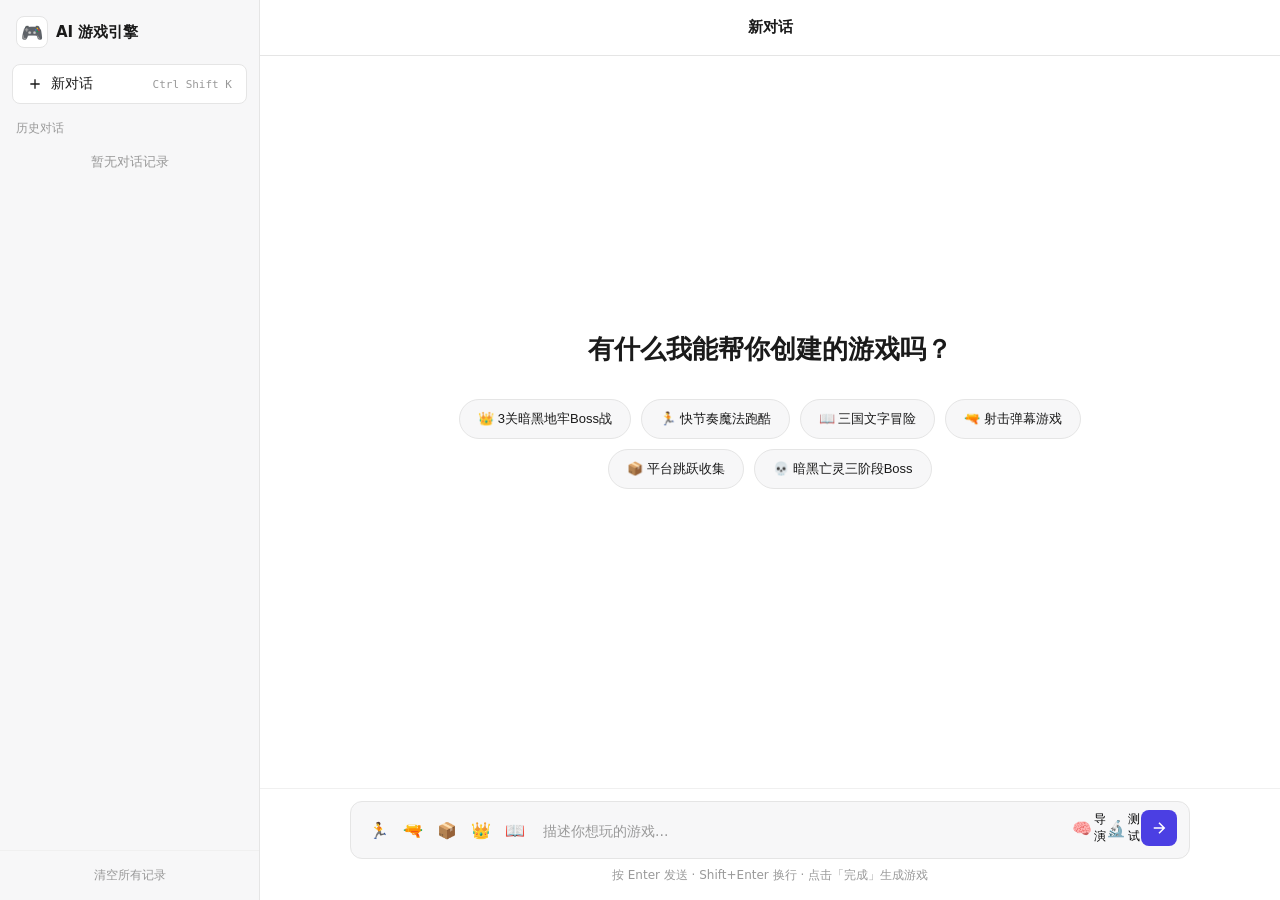
==== AI-ENGINE启动.html @ 65afef28 "Add files via upload" ====
<!DOCTYPE html>
<html lang="zh">
<head>
<meta charset="UTF-8">
<meta name="viewport" content="width=device-width,initial-scale=1.0">
<meta http-equiv="Cache-Control" content="no-cache, no-store, must-revalidate">
<meta http-equiv="Pragma" content="no-cache">
<meta http-equiv="Expires" content="0">
<title>AI-ENGINE 启动</title>
<link rel="stylesheet" href="styles.css">
</head>
<body>

<!-- ============ 侧边栏 ============ -->
<aside id="sidebar">
  <div class="sidebar-header">
    <div class="brand">
      <div class="brand-icon">🎮</div>
      <span class="brand-name">AI 游戏引擎</span>
    </div>
  </div>
  <button class="btn-new-chat" id="btnNewChat" title="Ctrl Shift K">
    <svg width="16" height="16" viewBox="0 0 24 24" fill="none" stroke="currentColor" stroke-width="2"><path d="M12 5v14M5 12h14"/></svg>
    <span>新对话</span>
    <kbd>Ctrl Shift K</kbd>
  </button>
  <div class="sidebar-section">
    <div class="sidebar-label">历史对话</div>
    <div class="history-list" id="historyList">
      <div class="history-empty">暂无对话记录</div>
    </div>
  </div>
  <div class="sidebar-footer">
    <button class="sidebar-footer-btn" id="btnClearAll">清空所有记录</button>
  </div>
</aside>

<!-- ============ 主区域 ============ -->
<main id="main">
  <header class="topbar">
    <div class="topbar-title">
      <span id="convTitle">新对话</span>
    </div>
  </header>

  <!-- 聊天区域 -->
  <div class="chat-area" id="chatArea">
    <!-- 空状态：欢迎页 -->
    <div class="welcome" id="welcomePage">
      <h1 class="hero-text">有什么我能帮你创建的游戏吗？</h1>
      <div class="suggestion-chips">
        <button class="chip" data-prompt="生成一个3关暗黑地牢亡灵Boss">👑 3关暗黑地牢Boss战</button>
        <button class="chip" data-prompt="制作一个快节奏魔法跑酷游戏">🏃 快节奏魔法跑酷</button>
        <button class="chip" data-prompt="三国文字冒险">📖 三国文字冒险</button>
        <button class="chip" data-prompt="制作一个射击弹幕游戏">🔫 射击弹幕游戏</button>
        <button class="chip" data-prompt="生成一个平台跳跃收集游戏">📦 平台跳跃收集</button>
        <button class="chip" data-prompt="生成一个暗黑亡灵地牢，Boss有三阶段，玩家可用火球和护盾">💀 暗黑亡灵三阶段Boss</button>
      </div>
    </div>
    <!-- 消息列表动态插入 -->
    <div class="messages" id="messages"></div>
  </div>

  <!-- 底部输入区 -->
  <div class="input-bar">
    <div class="input-container">
      <div class="input-tools-left">
        <button class="tool-btn" title="跑酷" data-preset="runner">🏃</button>
        <button class="tool-btn" title="射击" data-preset="shooter">🔫</button>
        <button class="tool-btn" title="平台" data-preset="platform">📦</button>
        <button class="tool-btn" title="地牢" data-preset="dungeon">👑</button>
        <button class="tool-btn" title="文字冒险" data-preset="story">📖</button>
      </div>
      <textarea id="prompt" class="chat-input" placeholder="描述你想玩的游戏..." rows="1"></textarea>
      <div class="input-tools-right">
        <button class="tool-btn tool-director" id="btnDirector" title="AI导演：自动分析→生成→测试→优化">
          🧠 <span class="tool-label">导演</span>
        </button>
        <button class="tool-btn tool-test" id="btnGenTest" title="生成+测试：3轮自动优化">
          🔬 <span class="tool-label">测试</span>
        </button>
        <button class="btn-submit" id="btnSubmit" title="生成游戏并在新标签页打开">
          <svg width="18" height="18" viewBox="0 0 24 24" fill="none" stroke="currentColor" stroke-width="2"><path d="M5 12h14M12 5l7 7-7 7"/></svg>
        </button>
      </div>
    </div>
    <div class="input-hint" id="inputHint">按 Enter 发送 · Shift+Enter 换行 · 点击「完成」生成游戏</div>
  </div>

  <!-- 隐藏的游戏画布（供导演/测试模式使用） -->
  <canvas id="game" width="800" height="400" style="display:none"></canvas>
  <div id="chargeBar" style="display:none"><div id="chargeFill"></div></div>
</main>

<!-- ============ 脚本 ============ -->
<script src="core/dsl/Config.js"></script>
<script src="core/engine/GameStandard.js"></script>
<script src="core/engine/GameState.js"></script>
<script src="core/runtime/helpers.js"></script>
<script src="core/runtime/Collision.js"></script>
<script src="core/runtime/Enemy.js"></script>
<script src="core/runtime/Powerup.js"></script>
<script src="core/runtime/Particle.js"></script>
<script src="core/runtime/Player.js"></script>
<script src="core/runtime/Physics.js"></script>
<script src="core/runtime/Spawner.js"></script>
<script src="core/runtime/Input.js"></script>
<script src="core/runtime/Renderer.js"></script>
<script src="core/dsl/Rules.js"></script>
<script src="core/dsl/PhaseManager.js"></script>
<script src="core/dsl/SkillEngine.js"></script>
<script src="core/dsl/LevelManager.js"></script>
<script src="core/dsl/MapSystem.js"></script>
<script src="core/dsl/AssetSystem.js"></script>
<script src="core/dsl/BossSystem.js"></script>
<script src="core/dsl/SkillSystem.js?v=4"></script>
<script src="core/dsl/DSLBinder.js?v=6"></script>
<script src="core/dsl/PluginSelector.js"></script>
<script src="ai/tester/PlayTestSystem.js"></script>
<script src="ai/tester/BugDetector.js"></script>
<script src="ai/tester/agent.js"></script>
<script src="ai/tester/observer.js"></script>
<script src="ai/tester/anomaly.js"></script>
<script src="ai/tester/debugger.js"></script>
<script src="ai/tester/fixer.js"></script>
<script src="ai/tester/trainer.js"></script>
<script src="plugins/runner/RunnerPlugin.js"></script>
<script src="plugins/shooter/ShooterPlugin.js"></script>
<script src="plugins/rpg/PlatformPlugin.js"></script>
<script src="plugins/rpg/DungeonPlugin.js?v=2"></script>
<script src="ai/generator/AIGenerator.js"></script>
<script src="ai/director/GameDirector.js"></script>
<script src="core/engine/Engine.js"></script>
<script src="plugins/story/StoryPlugin.js?v=14"></script>
<script src="main.js"></script>
</body>
</html>
---- styles.css ----
/* ═══════════════════════════════════════
   AI 游戏引擎 — AI 网页统一风格聊天 UI
   ═══════════════════════════════════════ */

*{margin:0;padding:0;box-sizing:border-box}
html,body{height:100%}

:root{
  --bg:#ffffff;
  --sidebar-bg:#f7f7f8;
  --chat-bg:#ffffff;
  --input-bg:#f7f7f8;
  --border:#e5e5e5;
  --border-light:#f0f0f0;
  --text:#1a1a1a;
  --text-muted:#666;
  --text-light:#999;
  --accent:#4b3fe3;
  --accent-soft:#f2f7ff;
  --radius:12px;
  --radius-sm:8px;
  --radius-pill:999px;
  --sidebar-w:260px;
  --topbar-h:56px;
}

body{
  font-family:"PingFang SC","Microsoft YaHei",system-ui,-apple-system,"Segoe UI",Roboto,sans-serif;
  background:var(--bg);
  color:var(--text);
  display:flex;
  height:100vh;
  overflow:hidden;
  font-size:14px;
}

/* ════ 侧边栏 ════ */
#sidebar{
  width:var(--sidebar-w);
  min-width:var(--sidebar-w);
  background:var(--sidebar-bg);
  border-right:1px solid var(--border);
  display:flex;
  flex-direction:column;
  height:100vh;
}

.sidebar-header{
  padding:16px 16px 8px;
}
.brand{display:flex;align-items:center;gap:8px}
.brand-icon{
  width:32px;height:32px;
  display:flex;align-items:center;justify-content:center;
  font-size:18px;
  background:var(--bg);border-radius:var(--radius-sm);
  border:1px solid var(--border);
}
.brand-name{font-size:15px;font-weight:600;color:var(--text)}

.btn-new-chat{
  margin:8px 12px;
  padding:10px 14px;
  border:1px solid var(--border);
  background:var(--bg);
  border-radius:var(--radius-sm);
  display:flex;align-items:center;gap:8px;
  cursor:pointer;font-size:14px;color:var(--text);
  transition:all .15s;
  width:calc(100% - 24px);
}
.btn-new-chat:hover{border-color:var(--accent);color:var(--accent)}
.btn-new-chat svg{flex-shrink:0}
.btn-new-chat span{flex:1;text-align:left}
.btn-new-chat kbd{
  font-size:11px;color:var(--text-light);
  background:transparent;border:none;
}

.sidebar-section{flex:1;overflow-y:auto;padding:0 8px}
.sidebar-label{
  font-size:12px;color:var(--text-light);
  padding:8px 8px 4px;
}

.history-list{display:flex;flex-direction:column;gap:2px}
.history-item{
  padding:10px 12px;
  border-radius:var(--radius-sm);
  cursor:pointer;
  font-size:13px;color:var(--text-muted);
  white-space:nowrap;overflow:hidden;text-overflow:ellipsis;
  transition:all .15s;
  display:flex;align-items:center;gap:8px;
  position:relative;
}
.history-item:hover{background:var(--border-light);color:var(--text)}
.history-item.active{background:var(--accent-soft);color:var(--accent)}
.history-item .h-icon{flex-shrink:0;font-size:14px}
.history-item .h-text{flex:1;overflow:hidden;text-overflow:ellipsis}
.history-item .h-del{
  display:none;width:20px;height:20px;
  align-items:center;justify-content:center;
  border-radius:4px;font-size:14px;color:var(--text-light);
}
.history-item:hover .h-del{display:flex}
.history-item .h-del:hover{background:var(--border);color:var(--text)}
.history-empty{
  padding:12px 8px;font-size:13px;color:var(--text-light);text-align:center;
}

.sidebar-footer{padding:8px 12px;border-top:1px solid var(--border-light)}
.sidebar-footer-btn{
  width:100%;padding:8px;border:none;
  background:transparent;border-radius:var(--radius-sm);
  font-size:12px;color:var(--text-light);cursor:pointer;
}
.sidebar-footer-btn:hover{background:var(--border-light);color:var(--text)}

/* ════ 主区域 ════ */
#main{
  flex:1;display:flex;flex-direction:column;
  height:100vh;min-width:0;
}

.topbar{
  height:var(--topbar-h);min-height:var(--topbar-h);
  border-bottom:1px solid var(--border);
  display:flex;align-items:center;justify-content:center;
  padding:0 24px;
}
.topbar-title{font-size:15px;font-weight:600}

.chat-area{
  flex:1;overflow-y:auto;
  display:flex;flex-direction:column;
}

/* 欢迎页 */
.welcome{
  flex:1;display:flex;flex-direction:column;
  align-items:center;justify-content:center;
  padding:40px 24px;gap:32px;
}
.hero-text{
  font-size:26px;font-weight:700;color:var(--text);
  text-align:center;
}
.suggestion-chips{
  display:flex;flex-wrap:wrap;gap:10px;
  justify-content:center;max-width:680px;
}
.chip{
  padding:10px 18px;
  background:var(--input-bg);
  border:1px solid var(--border);
  border-radius:var(--radius-pill);
  font-size:13px;color:var(--text);
  cursor:pointer;transition:all .15s;
  white-space:nowrap;
}
.chip:hover{
  background:var(--accent-soft);border-color:var(--accent);
  color:var(--accent);
}

/* 聊天消息 */
.messages{max-width:840px;margin:0 auto;width:100%;padding:0 24px 24px}

.msg{
  display:flex;gap:12px;margin-bottom:24px;
}
.msg-avatar{
  width:36px;height:36px;min-width:36px;
  border-radius:var(--radius-sm);
  display:flex;align-items:center;justify-content:center;
  font-size:18px;flex-shrink:0;
}
.msg-user .msg-avatar{background:#e8eaff}
.msg-ai .msg-avatar{background:var(--accent);color:#fff;font-size:16px}
.msg-body{
  flex:1;min-width:0;
  padding-top:4px;
}
.msg-role{
  font-size:13px;font-weight:600;color:var(--text);
  margin-bottom:4px;
}
.msg-text{
  font-size:14px;line-height:1.7;color:var(--text);
  word-break:break-word;
}
.msg-status{
  font-size:12px;color:var(--text-light);
  margin-top:4px;
}
.msg-error{color:#e8463a}
.msg-success{color:#1dc981}

/* 游戏卡片 */
.game-card{
  border:1px solid var(--border);
  border-radius:var(--radius);
  padding:16px;margin-top:8px;
  background:var(--input-bg);
}
.game-card-title{
  font-size:14px;font-weight:600;margin-bottom:8px;
  display:flex;align-items:center;gap:8px;
}
.game-card-info{
  font-size:13px;color:var(--text-muted);
  line-height:1.6;
}
.game-card-info span{margin-right:12px}
.game-card-btn{
  margin-top:12px;padding:8px 16px;
  background:var(--accent);color:#fff;
  border:none;border-radius:var(--radius-sm);
  font-size:13px;font-weight:500;cursor:pointer;
  transition:all .15s;display:inline-flex;align-items:center;gap:6px;
  text-decoration:none;display:inline-block;
}
.game-card-btn:hover{opacity:.85;color:#fff}

/* 加载动画 */
.msg-loading{display:flex;gap:4px;padding:8px 0}
.msg-loading span{
  width:8px;height:8px;border-radius:50%;
  background:var(--text-light);
  animation:bounce 1.4s infinite ease-in-out both;
}
.msg-loading span:nth-child(1){animation-delay:-.32s}
.msg-loading span:nth-child(2){animation-delay:-.16s}
@keyframes bounce{0%,80%,100%{transform:scale(0)}40%{transform:scale(1)}}

/* ════ 底部输入栏 ════ */
.input-bar{
  padding:12px 24px 16px;
  background:var(--bg);
  border-top:1px solid var(--border-light);
}
.input-container{
  max-width:840px;margin:0 auto;
  border:1px solid var(--border);
  border-radius:var(--radius);
  background:var(--input-bg);
  display:flex;align-items:flex-end;gap:8px;
  padding:8px 12px;
  transition:border-color .15s;
}
.input-container:focus-within{border-color:var(--accent)}

.input-tools-left{
  display:flex;gap:2px;align-items:center;padding-bottom:4px;
}
.input-tools-right{
  display:flex;gap:2px;align-items:center;padding-bottom:4px;
}

.tool-btn{
  width:32px;height:32px;
  border:none;background:transparent;
  border-radius:var(--radius-sm);
  cursor:pointer;font-size:16px;
  display:flex;align-items:center;justify-content:center;
  transition:all .15s;flex-shrink:0;
}
.tool-btn:hover{background:var(--border-light)}
.tool-btn .tool-label{font-size:12px;margin-left:2px}
.tool-director:hover{background:#f3e8ff}
.tool-test:hover{background:#fff4e6}

.chat-input{
  flex:1;border:none;background:transparent;
  resize:none;outline:none;
  font-size:14px;line-height:1.6;
  font-family:inherit;color:var(--text);
  max-height:200px;padding:8px 4px;
  min-height:24px;
}
.chat-input::placeholder{color:var(--text-light)}

.btn-submit{
  width:36px;height:36px;
  border:none;background:var(--accent);
  color:#fff;border-radius:var(--radius-sm);
  cursor:pointer;
  display:flex;align-items:center;justify-content:center;
  transition:all .15s;flex-shrink:0;
}
.btn-submit:hover{opacity:.85;transform:scale(1.05)}
.btn-submit:disabled{background:var(--border);cursor:not-allowed;transform:none}

.input-hint{
  text-align:center;font-size:12px;
  color:var(--text-light);margin-top:8px;
  max-width:840px;margin-left:auto;margin-right:auto;
}

/* ════ 响应式 ════ */
@media(max-width:768px){
  :root{--sidebar-w:0px}
  #sidebar{
    position:fixed;z-index:100;
    width:260px;transform:translateX(-100%);
    transition:transform .2s;
  }
  #sidebar.open{transform:translateX(0)}
  .hero-text{font-size:20px}
  .messages{padding:0 12px 16px}
  .input-bar{padding:8px 12px 12px}
  .tool-label{display:none}
  .input-hint{display:none}
}
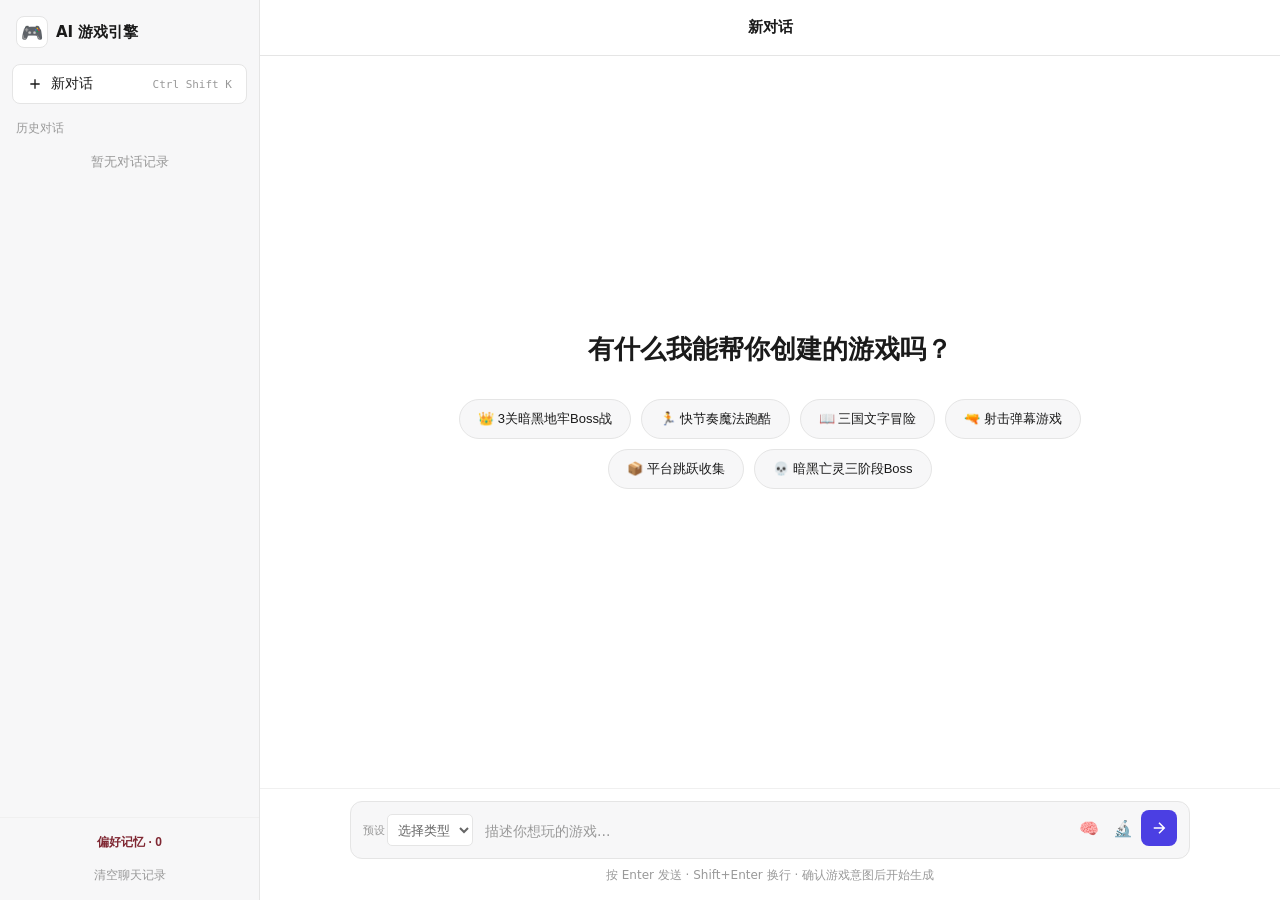
==== commit 94a58a76: "Initial project import" ====
--- a/AI-ENGINE启动.html
+++ b/AI-ENGINE启动.html
@@ -31,9 +31,24 @@
     </div>
   </div>
   <div class="sidebar-footer">
-    <button class="sidebar-footer-btn" id="btnClearAll">清空所有记录</button>
+    <button class="sidebar-footer-btn sidebar-memory-btn" id="btnMemory">偏好记忆 · 0</button>
+    <button class="sidebar-footer-btn" id="btnClearAll">清空聊天记录</button>
   </div>
 </aside>
+
+<dialog id="memoryDialog" class="memory-dialog">
+  <div class="memory-dialog-header">
+    <div>
+      <h2>玩家偏好记忆</h2>
+      <p>只记录你确认过的游戏设计</p>
+    </div>
+    <button id="btnMemoryClose" class="memory-close" title="关闭" aria-label="关闭">×</button>
+  </div>
+  <div id="memoryList" class="memory-list"></div>
+  <div class="memory-dialog-actions">
+    <button id="btnMemoryClear" class="memory-clear">清空偏好记忆</button>
+  </div>
+</dialog>
 
 <!-- ============ 主区域 ============ -->
 <main id="main">
@@ -57,6 +72,30 @@
         <button class="chip" data-prompt="生成一个暗黑亡灵地牢，Boss有三阶段，玩家可用火球和护盾">💀 暗黑亡灵三阶段Boss</button>
       </div>
     </div>
+    <section id="consultantPanel" class="consultant-panel" style="display:none" aria-live="polite">
+      <div class="consultant-header">
+        <span class="consultant-title">AI 游戏顾问</span>
+        <span class="consultant-status" id="consultantStatus">需求澄清</span>
+      </div>
+      <div class="consultant-question" id="consultantQuestion"></div>
+      <div class="consultant-options" id="consultantOptions"></div>
+      <div class="consultant-memory" id="consultantMemory" style="display:none">
+        <span id="consultantMemoryText"></span>
+        <button id="btnApplyMemory">应用偏好</button>
+      </div>
+      <div class="consultant-intent" id="consultantIntent"></div>
+      <div class="consultant-actions">
+        <button class="consultant-skip" id="btnConsultantSkip">直接生成</button>
+        <button class="consultant-confirm" id="btnConsultantConfirm" disabled>确认并生成</button>
+      </div>
+    </section>
+    <section id="researchPanel" class="research-panel" style="display:none" aria-live="polite">
+      <div class="research-header"><span>游戏设计检索</span><span id="researchStatus">准备中</span></div>
+      <div id="researchWebStatus" class="research-web-status"></div>
+      <div id="researchQueries" class="research-queries"></div>
+      <div id="researchDocuments" class="research-documents"></div>
+      <div id="researchLimits" class="research-limits"></div>
+    </section>
     <!-- 消息列表动态插入 -->
     <div class="messages" id="messages"></div>
   </div>
@@ -65,11 +104,12 @@
   <div class="input-bar">
     <div class="input-container">
       <div class="input-tools-left">
-        <button class="tool-btn" title="跑酷" data-preset="runner">🏃</button>
-        <button class="tool-btn" title="射击" data-preset="shooter">🔫</button>
-        <button class="tool-btn" title="平台" data-preset="platform">📦</button>
-        <button class="tool-btn" title="地牢" data-preset="dungeon">👑</button>
-        <button class="tool-btn" title="文字冒险" data-preset="story">📖</button>
+        <label class="preset-label" for="presetSelect">预设</label>
+        <select id="presetSelect" class="preset-select" aria-label="选择游戏预设">
+          <option value="">选择类型</option>
+          <option value="runner">跑酷</option><option value="shooter">射击</option><option value="platform">平台</option><option value="dungeon">地牢</option><option value="story">文字冒险</option>
+          <option value="rpg">RPG</option><option value="strategy">策略</option><option value="tower_defense">塔防</option><option value="card">卡牌</option><option value="simulation">模拟经营</option><option value="sandbox">沙盒</option><option value="racing">竞速</option>
+        </select>
       </div>
       <textarea id="prompt" class="chat-input" placeholder="描述你想玩的游戏..." rows="1"></textarea>
       <div class="input-tools-right">
@@ -79,17 +119,48 @@
         <button class="tool-btn tool-test" id="btnGenTest" title="生成+测试：3轮自动优化">
           🔬 <span class="tool-label">测试</span>
         </button>
-        <button class="btn-submit" id="btnSubmit" title="生成游戏并在新标签页打开">
+        <button class="btn-submit" id="btnSubmit" title="提交给 AI 游戏顾问">
           <svg width="18" height="18" viewBox="0 0 24 24" fill="none" stroke="currentColor" stroke-width="2"><path d="M5 12h14M12 5l7 7-7 7"/></svg>
         </button>
       </div>
     </div>
-    <div class="input-hint" id="inputHint">按 Enter 发送 · Shift+Enter 换行 · 点击「完成」生成游戏</div>
+    <div class="input-hint" id="inputHint">按 Enter 发送 · Shift+Enter 换行 · 确认游戏意图后开始生成</div>
   </div>
 
   <!-- 隐藏的游戏画布（供导演/测试模式使用） -->
   <canvas id="game" width="800" height="400" style="display:none"></canvas>
   <div id="chargeBar" style="display:none"><div id="chargeFill"></div></div>
+
+  <!-- AI测试面板（测试时显示） -->
+  <div id="testPanel" class="test-panel" style="display:none">
+    <div class="test-panel-header">
+      <span class="test-panel-label">🔬 AI测试进行中</span>
+      <span class="test-panel-round" id="tpRound">轮次 1/3</span>
+    </div>
+    <div class="test-panel-progress">
+      <div class="test-panel-bar" id="tpProgressBar" style="width:0%"></div>
+    </div>
+    <div class="test-panel-grid">
+      <div class="test-panel-stat">
+        <span class="tp-stat-label">状态</span>
+        <span class="tp-stat-value" id="tpStatus">初始化...</span>
+      </div>
+      <div class="test-panel-stat">
+        <span class="tp-stat-label">Agent模式</span>
+        <span class="tp-stat-value" id="tpAgentMode">explore</span>
+      </div>
+      <div class="test-panel-stat">
+        <span class="tp-stat-label">发现异常</span>
+        <span class="tp-stat-value" id="tpAnomalies">0</span>
+      </div>
+      <div class="test-panel-stat">
+        <span class="tp-stat-label">发现Bug</span>
+        <span class="tp-stat-value" id="tpBugs">0</span>
+      </div>
+    </div>
+    <!-- 画布预览区域 -->
+    <div id="testCanvasArea" class="test-canvas-area"></div>
+  </div>
 </main>
 
 <!-- ============ 脚本 ============ -->
@@ -128,7 +199,41 @@
 <script src="plugins/shooter/ShooterPlugin.js"></script>
 <script src="plugins/rpg/PlatformPlugin.js"></script>
 <script src="plugins/rpg/DungeonPlugin.js?v=2"></script>
+<script src="plugins/common/PluginTools.js"></script>
+<script src="plugins/rpg/RPGPlugin.js"></script>
+<script src="plugins/strategy/StrategyPlugin.js"></script>
+<script src="plugins/tower_defense/TowerDefensePlugin.js"></script>
+<script src="plugins/card/CardPlugin.js"></script>
+<script src="plugins/simulation/SimulationPlugin.js"></script>
+<script src="plugins/sandbox/SandboxPlugin.js"></script>
+<script src="plugins/racing/RacingPlugin.js"></script>
 <script src="ai/generator/AIGenerator.js"></script>
+<script src="fitness/types.js"></script>
+<script src="fitness/WeightProfile.js"></script>
+<script src="fitness/MetricsNormalizer.js"></script>
+<script src="fitness/PenaltyCalculator.js"></script>
+<script src="fitness/FitnessCalculator.js"></script>
+<script src="ai/protocols/AgentProtocols.js"></script>
+<script src="ai/intent/IntentParserAgent.js"></script>
+<script src="ai/consultant/PlayerMemory.js"></script>
+<script src="ai/consultant/GameConsultant.js"></script>
+<script src="ai/research/RAGClient.js"></script>
+<script src="ai/research/ContextRouter.js"></script>
+<script src="ai/agents/BaseAgent.js"></script>
+<script src="ai/agents/DesignerAgent.js"></script>
+<script src="ai/agents/LevelAgent.js"></script>
+<script src="ai/agents/CombatAgent.js"></script>
+<script src="ai/agents/StoryAgent.js"></script>
+<script src="ai/agents/EconomyAgent.js"></script>
+<script src="ai/agents/AssetAgent.js"></script>
+<script src="ai/agents/AgentRegistry.js"></script>
+<script src="ai/quality/PreQAValidator.js"></script>
+<script src="ai/quality/ConstraintEngine.js"></script>
+<script src="ai/quality/FinalQA.js"></script>
+<script src="ai/evaluation/BlueprintMetadata.js"></script>
+<script src="ai/director/DirectorAgent.js"></script>
+<script src="ai/simulation/SimulationMemory.js"></script>
+<script src="ai/simulation/SimulationAgent.js"></script>
 <script src="ai/director/GameDirector.js"></script>
 <script src="core/engine/Engine.js"></script>
 <script src="plugins/story/StoryPlugin.js?v=14"></script>
--- a/styles.css
+++ b/styles.css
@@ -116,6 +116,29 @@
   font-size:12px;color:var(--text-light);cursor:pointer;
 }
 .sidebar-footer-btn:hover{background:var(--border-light);color:var(--text)}
+.sidebar-memory-btn{color:#7f2732;font-weight:600}
+
+.memory-dialog{
+  width:min(560px,calc(100vw - 32px));max-height:min(680px,calc(100vh - 48px));
+  margin:auto;padding:0;border:1px solid #d7d9df;border-radius:8px;
+  background:#fff;color:var(--text);box-shadow:0 18px 60px rgba(0,0,0,.18);
+}
+.memory-dialog::backdrop{background:rgba(20,20,24,.38)}
+.memory-dialog-header{display:flex;align-items:flex-start;justify-content:space-between;gap:20px;padding:20px;border-bottom:1px solid var(--border)}
+.memory-dialog-header h2{font-size:17px;line-height:1.4}
+.memory-dialog-header p{margin-top:4px;font-size:12px;color:var(--text-muted)}
+.memory-close{width:32px;height:32px;border:1px solid var(--border);border-radius:6px;background:#fff;font-size:20px;cursor:pointer}
+.memory-list{max-height:480px;overflow-y:auto}
+.memory-item{position:relative;display:grid;grid-template-columns:minmax(0,1fr) auto;gap:6px 16px;padding:14px 52px 14px 20px;border-bottom:1px solid var(--border-light)}
+.memory-item-main{display:flex;align-items:center;gap:10px;min-width:0}
+.memory-category{font-size:12px;color:var(--text-muted);min-width:64px}
+.memory-value{font-size:14px;font-weight:600;overflow:hidden;text-overflow:ellipsis;white-space:nowrap}
+.memory-meta{grid-column:1 / -1;font-size:11px;color:var(--text-light)}
+.memory-remove{position:absolute;right:16px;top:50%;transform:translateY(-50%);width:28px;height:28px;border:none;border-radius:4px;background:transparent;color:var(--text-light);font-size:18px;cursor:pointer}
+.memory-remove:hover{background:#fff1f2;color:#a52535}
+.memory-empty{padding:48px 20px;text-align:center;color:var(--text-light);font-size:13px}
+.memory-dialog-actions{display:flex;justify-content:flex-end;padding:14px 20px;border-top:1px solid var(--border)}
+.memory-clear{height:34px;padding:0 12px;border:1px solid #e6b9bf;border-radius:6px;background:#fff;color:#a52535;cursor:pointer}
 
 /* ════ 主区域 ════ */
 #main{
@@ -165,7 +188,52 @@
 }
 
 /* 聊天消息 */
-.messages{max-width:840px;margin:0 auto;width:100%;padding:0 24px 24px}
+.messages{max-width:840px;margin:0 auto;width:100%;padding:0 24px 24px;order:1}
+
+.consultant-panel{
+  order:2;
+  width:calc(100% - 48px);max-width:792px;
+  margin:20px auto 24px;padding:18px 20px;
+  border:1px solid #d9dce6;border-left:4px solid #cf3f4f;
+  border-radius:8px;background:#fff;
+}
+.consultant-header{display:flex;align-items:center;justify-content:space-between;gap:16px;margin-bottom:14px}
+.consultant-title{font-size:14px;font-weight:700;color:var(--text)}
+.consultant-status{font-size:12px;color:#8a3340;background:#fff1f2;padding:4px 8px;border-radius:4px}
+.consultant-question{font-size:16px;font-weight:600;line-height:1.5;margin-bottom:14px}
+.consultant-options{display:grid;grid-template-columns:repeat(2,minmax(0,1fr));gap:8px}
+.consultant-choice{
+  min-height:40px;padding:9px 12px;text-align:left;
+  border:1px solid var(--border);border-radius:6px;background:#fafafa;
+  color:var(--text);font-size:13px;cursor:pointer;
+}
+.consultant-choice:hover{border-color:#cf3f4f;background:#fff6f7;color:#8a2230}
+.consultant-memory{align-items:center;justify-content:space-between;gap:12px;margin-top:12px;padding:10px 12px;border-left:3px solid #22795b;background:#f3fbf7;color:#245b48;font-size:12px;line-height:1.5}
+.consultant-memory span{min-width:0}
+.consultant-memory button{flex-shrink:0;height:30px;padding:0 10px;border:1px solid #7bb79f;border-radius:5px;background:#fff;color:#185b43;font-size:12px;cursor:pointer}
+.consultant-intent{margin-top:14px;padding-top:12px;border-top:1px solid var(--border-light);font-size:12px;color:var(--text-muted);line-height:1.6}
+.consultant-actions{display:flex;justify-content:flex-end;gap:8px;margin-top:14px}
+.consultant-skip,.consultant-confirm{height:36px;padding:0 14px;border-radius:6px;font-size:13px;cursor:pointer}
+.consultant-skip{border:1px solid var(--border);background:#fff;color:var(--text-muted)}
+.consultant-confirm{border:1px solid #222;background:#222;color:#fff}
+.consultant-confirm:disabled{opacity:.4;cursor:not-allowed}
+
+.research-panel{order:2;width:calc(100% - 48px);max-width:792px;margin:0 auto 24px;padding:16px 20px;border:1px solid #cbd8d2;border-left:4px solid #237a5c;border-radius:8px;background:#fff}
+.research-header{display:flex;justify-content:space-between;gap:12px;font-size:14px;font-weight:700}
+.research-header span:last-child{font-size:12px;font-weight:500;color:#237a5c}
+.research-web-status{margin-top:8px;color:#49645a;font-size:12px;line-height:1.5}
+.research-queries{display:flex;flex-wrap:wrap;gap:6px;margin-top:12px}
+.research-query{padding:5px 8px;border:1px solid #d6e7df;border-radius:4px;background:#f5fbf8;color:#285b48;font-size:11px}
+.research-documents{margin-top:12px;border-top:1px solid var(--border-light)}
+.research-document{display:grid;grid-template-columns:minmax(0,1fr) auto;gap:4px 14px;padding:10px 0;border-bottom:1px solid var(--border-light)}
+.research-document-title{font-size:13px;font-weight:600}
+.research-document-score{font-size:11px;color:#237a5c}
+.research-document-type{grid-column:1 / -1;font-size:11px;color:var(--text-light)}
+.research-document-source{grid-column:1 / -1;width:max-content;color:#1769aa;font-size:11px;text-decoration:none}
+.research-document-source:hover{text-decoration:underline}
+.research-limits{margin-top:10px;padding:9px 10px;background:#fff7ed;border-left:3px solid #d97706;color:#824c14;font-size:12px;line-height:1.55}
+.experience-save{margin-top:12px;margin-left:8px;height:34px;padding:0 12px;border:1px solid #77a995;border-radius:6px;background:#fff;color:#25624a;font-size:12px;cursor:pointer}
+.experience-save:disabled{opacity:.55;cursor:default}
 
 .msg{
   display:flex;gap:12px;margin-bottom:24px;
@@ -254,6 +322,9 @@
 .input-tools-left{
   display:flex;gap:2px;align-items:center;padding-bottom:4px;
 }
+.preset-label{font-size:11px;color:var(--text-light);white-space:nowrap}
+.preset-select{height:32px;max-width:96px;padding:0 6px;border:1px solid var(--border);border-radius:5px;background:#fff;color:var(--text-muted);font:12px inherit;outline:none}
+.preset-select:focus{border-color:var(--accent)}
 .input-tools-right{
   display:flex;gap:2px;align-items:center;padding-bottom:4px;
 }
@@ -267,7 +338,7 @@
   transition:all .15s;flex-shrink:0;
 }
 .tool-btn:hover{background:var(--border-light)}
-.tool-btn .tool-label{font-size:12px;margin-left:2px}
+.tool-btn .tool-label{display:none}
 .tool-director:hover{background:#f3e8ff}
 .tool-test:hover{background:#fff4e6}
 
@@ -298,8 +369,126 @@
   max-width:840px;margin-left:auto;margin-right:auto;
 }
 
+/* ════ AI测试面板 ════ */
+.test-panel{
+  position:fixed;top:0;left:0;right:0;bottom:0;
+  background:rgba(0,0,0,.7);
+  z-index:500;
+  display:flex;flex-direction:column;
+  align-items:center;justify-content:center;
+  gap:16px;padding:24px;
+}
+.test-panel-header{
+  display:flex;align-items:center;gap:16px;
+  background:var(--bg);border-radius:var(--radius);
+  padding:12px 20px;min-width:360px;
+}
+.test-panel-label{font-size:15px;font-weight:600;color:var(--accent)}
+.test-panel-round{font-size:14px;color:var(--text-muted)}
+.test-panel-progress{
+  width:360px;height:6px;
+  background:rgba(255,255,255,.2);
+  border-radius:3px;overflow:hidden;
+}
+.test-panel-bar{
+  height:100%;background:linear-gradient(90deg,var(--accent),#1dc981);
+  border-radius:3px;transition:width .3s;
+  min-width:0;
+}
+.test-panel-grid{
+  display:grid;grid-template-columns:1fr 1fr;
+  gap:8px;min-width:360px;
+}
+.test-panel-stat{
+  background:var(--bg);border-radius:var(--radius);
+  padding:10px 14px;display:flex;justify-content:space-between;
+  align-items:center;
+}
+.tp-stat-label{font-size:12px;color:var(--text-light)}
+.tp-stat-value{font-size:14px;font-weight:600;color:var(--text)}
+.test-canvas-area{
+  width:800px;height:400px;max-width:90vw;max-height:50vh;
+  border-radius:var(--radius);overflow:hidden;
+  background:#111;border:2px solid var(--border);
+}
+.test-canvas-area canvas{width:100%;height:100%;display:block}
+
+/* ════ 测试报告卡片 ════ */
+.test-report-card{
+  border:1px solid var(--border);
+  border-radius:var(--radius);
+  margin-top:12px;overflow:hidden;
+  background:var(--bg);
+}
+.test-report-header{
+  padding:12px 16px;background:linear-gradient(135deg,#f0e7ff,#e8f4ff);
+  display:flex;align-items:center;justify-content:space-between;
+  cursor:pointer;user-select:none;
+  border-bottom:1px solid var(--border-light);
+}
+.test-report-title{font-size:14px;font-weight:600;color:var(--accent)}
+.test-report-toggle{
+  font-size:12px;color:var(--text-light);
+  transition:transform .2s;
+}
+.test-report-card.collapsed .test-report-body{display:none}
+.test-report-card.collapsed .test-report-toggle{transform:rotate(90deg)}
+.test-report-body{padding:12px 16px}
+
+.test-round{
+  border:1px solid var(--border-light);
+  border-radius:var(--radius-sm);
+  margin-bottom:10px;padding:10px 14px;
+  background:var(--input-bg);
+}
+.test-round.best{border-color:var(--accent);background:var(--accent-soft)}
+.test-round-header{
+  display:flex;align-items:center;gap:12px;
+  margin-bottom:6px;flex-wrap:wrap;
+}
+.test-round-num{font-size:13px;font-weight:600;color:var(--text)}
+.test-round-score{font-size:12px;color:var(--accent)}
+.test-round-anomalies{font-size:12px;color:#e8463a}
+.test-round-body{font-size:12px;color:var(--text-muted);line-height:1.6}
+.test-summary{padding:4px 0;color:var(--text-muted)}
+
+.test-bug-item{
+  padding:6px 8px;margin:4px 0;
+  border-radius:4px;background:var(--bg);
+  border-left:3px solid var(--border);
+}
+.test-bug-item.sev-critical{border-left-color:#e8463a;background:#fff5f5}
+.test-bug-item.sev-high{border-left-color:#f59e0b;background:#fffbe6}
+.test-bug-item.sev-medium{border-left-color:#eab308;background:#fffef5}
+.test-bug-item.sev-low{border-left-color:#22c55e;background:#f5fff8}
+.bug-sev{font-size:11px;margin-right:4px}
+.bug-title{font-weight:600;margin-right:8px}
+.bug-file{font-size:11px;color:var(--text-light)}
+.bug-detail{font-size:11px;color:var(--text-muted);margin-top:2px;padding-left:20px}
+
+.test-fix-item{
+  padding:4px 8px;margin:2px 0;
+  font-size:11px;color:#1dc981;
+  background:#f5fff8;border-radius:4px;
+}
+
+.test-rl-section{
+  border:1px solid var(--border-light);
+  border-radius:var(--radius-sm);
+  padding:10px 14px;margin-top:8px;
+  background:#fef9f0;
+}
+.test-rl-title{font-size:13px;font-weight:600;color:var(--text);margin-bottom:4px}
+.test-rl-info{font-size:12px;color:var(--text-muted)}
+.test-rl-advice{font-size:12px;color:var(--accent);margin-top:4px}
+
 /* ════ 响应式 ════ */
 @media(max-width:768px){
+  .consultant-panel{width:calc(100% - 24px);margin:12px auto 18px;padding:14px}
+  .research-panel{width:calc(100% - 24px);padding:14px}
+  .consultant-options{grid-template-columns:1fr}
+  .consultant-memory{align-items:flex-start;flex-direction:column}
+  .memory-dialog{width:calc(100vw - 20px)}
   :root{--sidebar-w:0px}
   #sidebar{
     position:fixed;z-index:100;
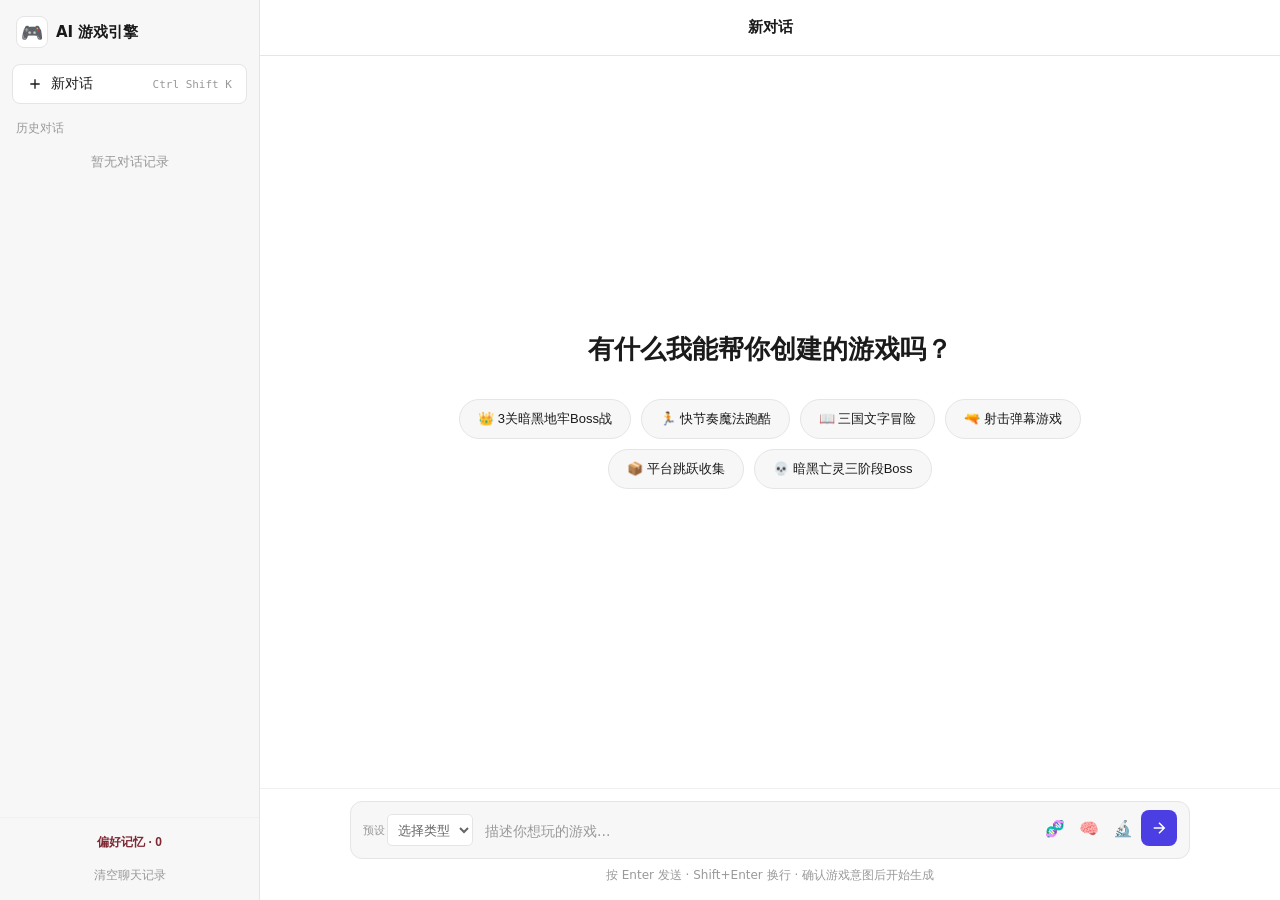
==== commit a70efcae: "feat: add explicit game evolution mode" ====
--- a/AI-ENGINE启动.html
+++ b/AI-ENGINE启动.html
@@ -7,7 +7,7 @@
 <meta http-equiv="Pragma" content="no-cache">
 <meta http-equiv="Expires" content="0">
 <title>AI-ENGINE 启动</title>
-<link rel="stylesheet" href="styles.css">
+<link rel="stylesheet" href="styles.css?v=3">
 </head>
 <body>
 
@@ -96,6 +96,27 @@
       <div id="researchDocuments" class="research-documents"></div>
       <div id="researchLimits" class="research-limits"></div>
     </section>
+    <section id="evolutionPanel" class="evolution-panel" style="display:none" aria-live="polite">
+      <div class="evolution-header">
+        <div>
+          <span class="evolution-title">🧬 游戏进化</span>
+          <span class="evolution-status" id="evolutionStatus">准备基线</span>
+        </div>
+        <span class="evolution-candidate" id="evolutionCandidate">Generation 0 / 3</span>
+      </div>
+      <div class="evolution-progress-track" aria-hidden="true">
+        <div class="evolution-progress-fill" id="evolutionProgressBar" style="width:0%"></div>
+      </div>
+      <div class="evolution-stats">
+        <div><span>基线 Fitness</span><strong id="evolutionBaselineFitness">--</strong></div>
+        <div><span>当前 Fitness</span><strong id="evolutionCurrentFitness">--</strong></div>
+        <div><span>最佳 Fitness</span><strong id="evolutionBestFitness">--</strong></div>
+        <div><span>提升</span><strong id="evolutionImprovement">--</strong></div>
+      </div>
+      <div class="evolution-actions">
+        <button id="btnStopEvolution" class="evolution-stop" type="button">停止进化</button>
+      </div>
+    </section>
     <!-- 消息列表动态插入 -->
     <div class="messages" id="messages"></div>
   </div>
@@ -113,6 +134,9 @@
       </div>
       <textarea id="prompt" class="chat-input" placeholder="描述你想玩的游戏..." rows="1"></textarea>
       <div class="input-tools-right">
+        <button class="tool-btn tool-evolution" id="btnEvolution" title="进化：生成基线并运行遗传优化" aria-label="进化游戏">
+          🧬 <span class="tool-label">进化</span>
+        </button>
         <button class="tool-btn tool-director" id="btnDirector" title="AI导演：自动分析→生成→测试→优化">
           🧠 <span class="tool-label">导演</span>
         </button>
@@ -234,6 +258,21 @@
 <script src="ai/director/DirectorAgent.js"></script>
 <script src="ai/simulation/SimulationMemory.js"></script>
 <script src="ai/simulation/SimulationAgent.js"></script>
+<script src="evolution/EvolutionProtocols.js"></script>
+<script src="evolution/EvolutionProfiles.js"></script>
+<script src="evolution/SeededPRNG.js"></script>
+<script src="evolution/GeneSchemaValidator.js"></script>
+<script src="evolution/OptimizationSchemaBuilder.js"></script>
+<script src="evolution/GeneEncoder.js"></script>
+<script src="evolution/DuplicateDetector.js"></script>
+<script src="evolution/MutationEngine.js"></script>
+<script src="evolution/CrossoverEngine.js"></script>
+<script src="evolution/SelectionEngine.js"></script>
+<script src="evolution/GeneticOptimizer.js"></script>
+<script src="evolution/CandidateEvaluator.js"></script>
+<script src="evolution/EvolutionMemory.js"></script>
+<script src="evolution/EvolutionRunner.js"></script>
+<script src="evolution/EvolutionPromoter.js"></script>
 <script src="ai/director/GameDirector.js"></script>
 <script src="core/engine/Engine.js"></script>
 <script src="plugins/story/StoryPlugin.js?v=14"></script>
--- a/styles.css
+++ b/styles.css
@@ -339,8 +339,31 @@
 }
 .tool-btn:hover{background:var(--border-light)}
 .tool-btn .tool-label{display:none}
+.tool-evolution:hover{background:#e9f7ee;color:#176b3a}
 .tool-director:hover{background:#f3e8ff}
 .tool-test:hover{background:#fff4e6}
+
+/* ════ 遗传进化进度 ════ */
+.evolution-panel{
+  width:min(840px,calc(100% - 48px));
+  margin:8px auto 16px;padding:14px 0 12px;
+  border-top:1px solid #cfd8d2;border-bottom:1px solid #cfd8d2;
+  background:#f8fbf9;color:var(--text);
+}
+.evolution-header{display:flex;align-items:center;justify-content:space-between;gap:16px;padding:0 4px 10px}
+.evolution-title{font-size:14px;font-weight:700}
+.evolution-status{margin-left:10px;font-size:12px;color:#26714a}
+.evolution-candidate{font-size:12px;color:var(--text-muted);white-space:nowrap}
+.evolution-progress-track{height:6px;background:#dfe6e1;overflow:hidden}
+.evolution-progress-fill{height:100%;background:#278653;transition:width .2s ease}
+.evolution-stats{display:grid;grid-template-columns:repeat(4,minmax(0,1fr));margin-top:12px}
+.evolution-stats>div{min-width:0;padding:2px 12px;border-left:1px solid #dfe6e1}
+.evolution-stats>div:first-child{border-left:none;padding-left:4px}
+.evolution-stats span{display:block;font-size:11px;color:var(--text-muted);white-space:nowrap}
+.evolution-stats strong{display:block;margin-top:3px;font-size:15px;line-height:20px;overflow-wrap:anywhere}
+.evolution-actions{display:flex;justify-content:flex-end;padding:10px 4px 0}
+.evolution-stop{height:32px;padding:0 12px;border:1px solid #d09ba2;border-radius:6px;background:#fff;color:#9c2635;font:600 12px inherit;cursor:pointer}
+.evolution-stop:hover{background:#fff1f2;border-color:#b84250}
 
 .chat-input{
   flex:1;border:none;background:transparent;
@@ -484,6 +507,10 @@
 
 /* ════ 响应式 ════ */
 @media(max-width:768px){
+  .evolution-panel{width:calc(100% - 24px);margin:8px auto 14px}
+  .evolution-header{align-items:flex-start;flex-direction:column;gap:4px}
+  .evolution-stats{grid-template-columns:repeat(2,minmax(0,1fr));row-gap:10px}
+  .evolution-stats>div:nth-child(3){border-left:none;padding-left:4px}
   .consultant-panel{width:calc(100% - 24px);margin:12px auto 18px;padding:14px}
   .research-panel{width:calc(100% - 24px);padding:14px}
   .consultant-options{grid-template-columns:1fr}
@@ -499,6 +526,12 @@
   .hero-text{font-size:20px}
   .messages{padding:0 12px 16px}
   .input-bar{padding:8px 12px 12px}
+  .input-container{display:grid;grid-template-columns:minmax(0,1fr) auto;align-items:end;gap:6px}
+  .input-tools-left{grid-column:1 / -1;padding:0}
+  .preset-label{display:none}
+  .preset-select{width:100%;max-width:none}
+  .chat-input{grid-column:1;min-width:0}
+  .input-tools-right{grid-column:2;padding-bottom:4px}
   .tool-label{display:none}
   .input-hint{display:none}
 }
